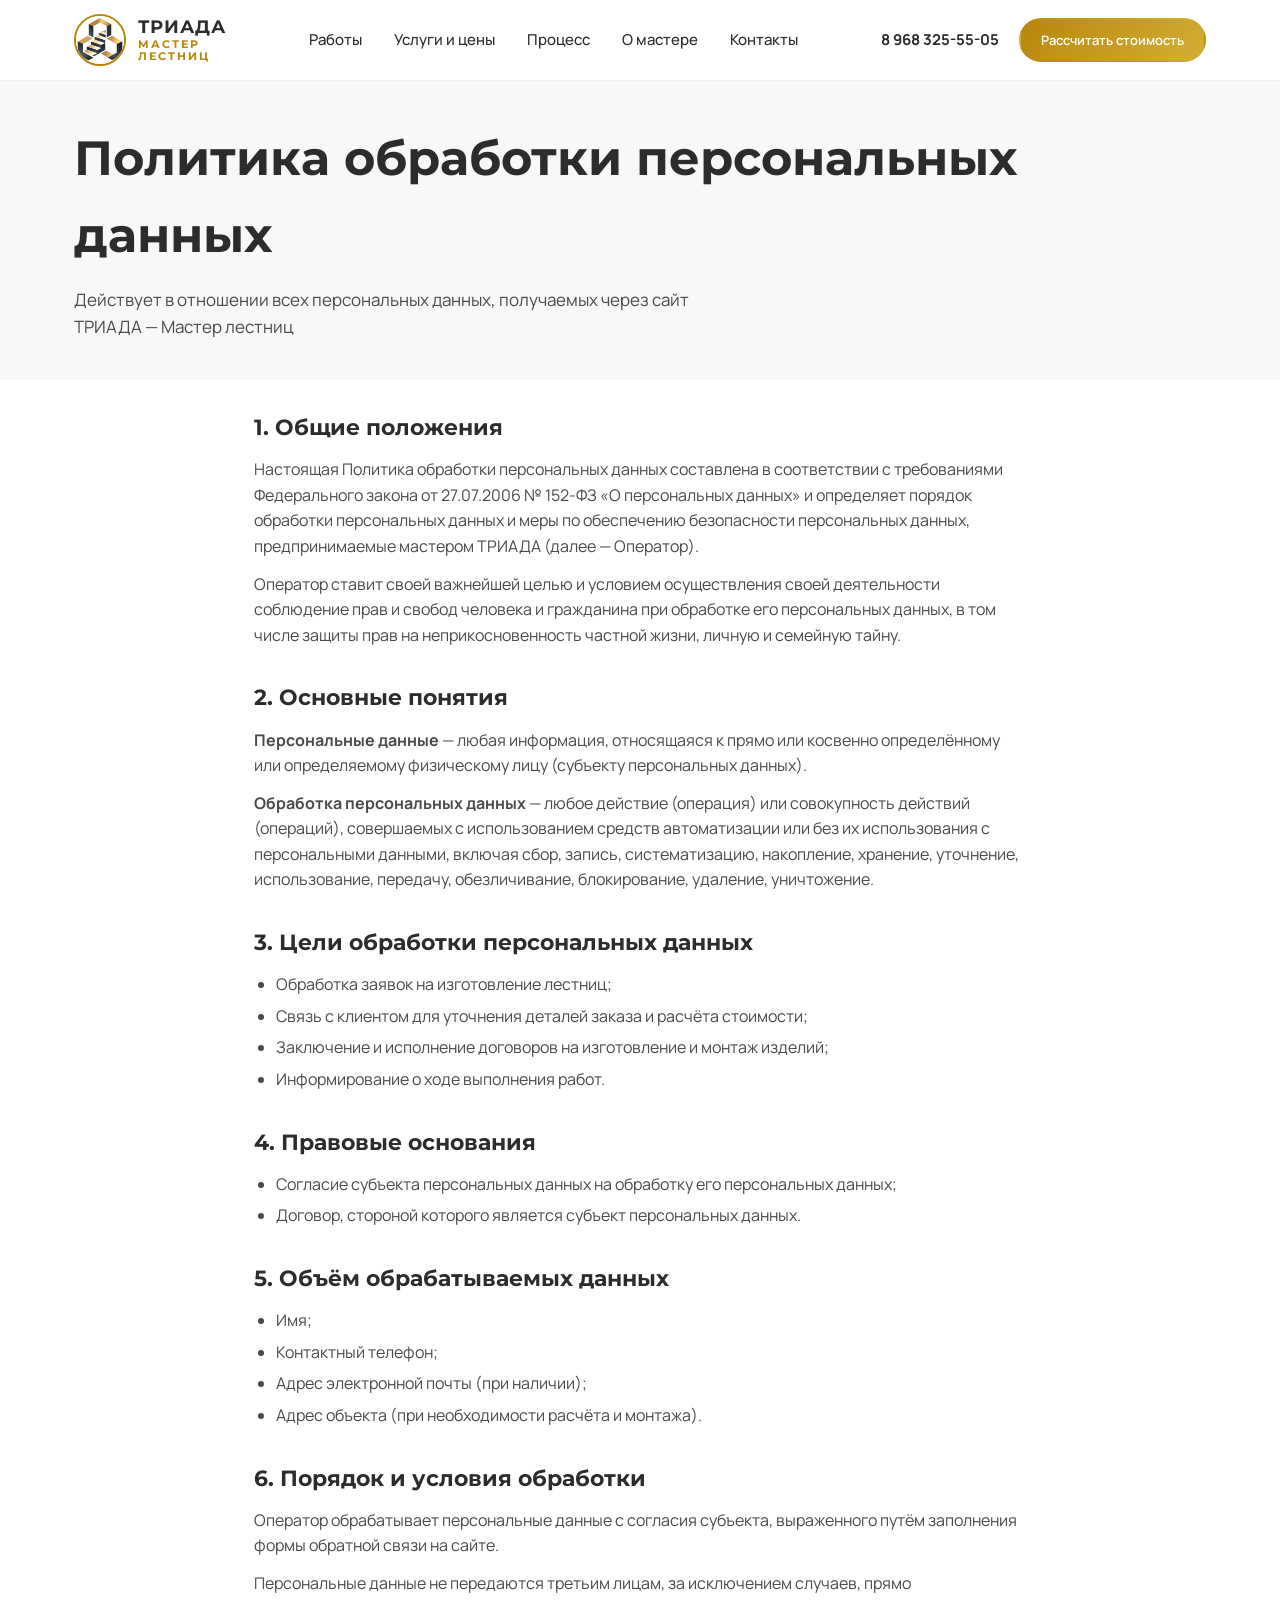
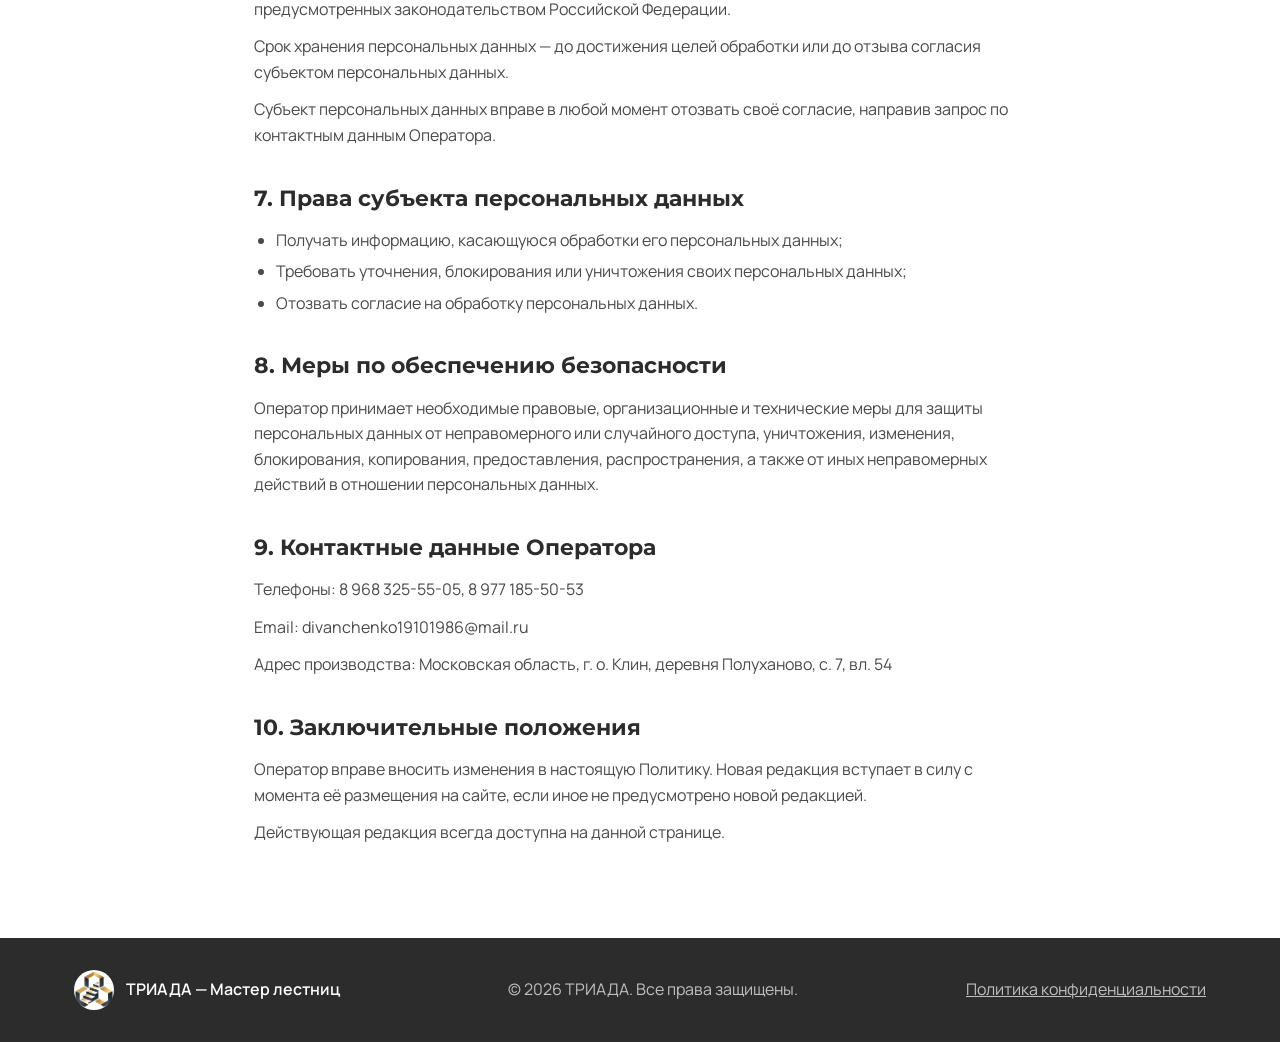
==== privacy/index.html @ 3da02592 "pre-0.1" ====
<!DOCTYPE html>
<html lang="ru">
<head>
    <meta charset="UTF-8">
    <meta name="viewport" content="width=device-width, initial-scale=1.0">
    <title>Политика обработки персональных данных — ТРИАДА</title>
    <meta name="description" content="Политика обработки персональных данных мастера ТРИАДА — изготовление лестниц на металлокаркасе в Московской области.">
    <meta name="robots" content="noindex, follow">
    <link rel="canonical" href="https://triada-lestnic.ru/privacy/">

    <link rel="icon" type="image/png" sizes="32x32" href="../img/favicon-32x32.png">
    <link rel="icon" type="image/png" sizes="16x16" href="../img/favicon-16x16.png">
    <link rel="icon" type="image/x-icon" href="../img/favicon.ico">
    <link rel="apple-touch-icon" sizes="180x180" href="../img/apple-touch-icon.png">
    <link rel="apple-touch-icon" sizes="120x120" href="../img/apple-touch-icon-120x120.png">
    <link rel="manifest" href="../img/site.webmanifest">
    <meta name="theme-color" content="#2c2c2c">

    <link rel="preconnect" href="https://fonts.googleapis.com">
    <link rel="preconnect" href="https://fonts.gstatic.com" crossorigin>
    <link href="https://fonts.googleapis.com/css2?family=Manrope:wght@400;500;600;700&family=Montserrat:wght@500;600;700&display=swap" rel="stylesheet">
    <link rel="stylesheet" href="../css/style.css">
</head>
<body data-prefix="../">

<header class="header" id="header">
    <div class="container header__inner">
        <a href="../index.html" class="logo" aria-label="ТРИАДА — Мастер лестниц">
            <img src="../img/logo.webp" alt="Логотип ТРИАДА" class="logo__img" width="52" height="52">
            <div class="logo__text">
                <span class="logo__part logo__part--1">ТРИАДА</span>
                <span class="logo__part logo__part--2">Мастер</span>
                <span class="logo__part logo__part--3">Лестниц</span>
            </div>
        </a>

        <nav class="nav" id="nav">
            <ul class="nav__list">
                <li><a href="../index.html#portfolio" class="nav__link">Работы</a></li>
                <li><a href="../index.html#services" class="nav__link">Услуги и цены</a></li>
                <li><a href="../index.html#process" class="nav__link">Процесс</a></li>
                <li><a href="../index.html#about" class="nav__link">О мастере</a></li>
                <li><a href="../index.html#contacts" class="nav__link">Контакты</a></li>
            </ul>
        </nav>

        <div class="header__contacts">
            <a href="tel:+79683255505" class="header__phone">8 968 325-55-05</a>
            <a href="../index.html#order" class="btn btn--small btn--gold">Рассчитать стоимость</a>
        </div>

        <button class="burger" id="burger" aria-label="Открыть меню">
            <span></span><span></span><span></span>
        </button>
    </div>
</header>

<main>
    <section class="page-header">
        <div class="container">
            <h1 class="page-header__title reveal">Политика обработки персональных данных</h1>
            <p class="page-header__subtitle reveal">Действует в отношении всех персональных данных, получаемых через сайт ТРИАДА — Мастер лестниц</p>
        </div>
    </section>

    <section class="section legal">
        <div class="container legal__inner">
            <h2>1. Общие положения</h2>
            <p>Настоящая Политика обработки персональных данных составлена в соответствии с требованиями Федерального закона от 27.07.2006 № 152-ФЗ «О персональных данных» и определяет порядок обработки персональных данных и меры по обеспечению безопасности персональных данных, предпринимаемые мастером ТРИАДА (далее — Оператор).</p>
            <p>Оператор ставит своей важнейшей целью и условием осуществления своей деятельности соблюдение прав и свобод человека и гражданина при обработке его персональных данных, в том числе защиты прав на неприкосновенность частной жизни, личную и семейную тайну.</p>

            <h2>2. Основные понятия</h2>
            <p><strong>Персональные данные</strong> — любая информация, относящаяся к прямо или косвенно определённому или определяемому физическому лицу (субъекту персональных данных).</p>
            <p><strong>Обработка персональных данных</strong> — любое действие (операция) или совокупность действий (операций), совершаемых с использованием средств автоматизации или без их использования с персональными данными, включая сбор, запись, систематизацию, накопление, хранение, уточнение, использование, передачу, обезличивание, блокирование, удаление, уничтожение.</p>

            <h2>3. Цели обработки персональных данных</h2>
            <ul>
                <li>Обработка заявок на изготовление лестниц;</li>
                <li>Связь с клиентом для уточнения деталей заказа и расчёта стоимости;</li>
                <li>Заключение и исполнение договоров на изготовление и монтаж изделий;</li>
                <li>Информирование о ходе выполнения работ.</li>
            </ul>

            <h2>4. Правовые основания</h2>
            <ul>
                <li>Согласие субъекта персональных данных на обработку его персональных данных;</li>
                <li>Договор, стороной которого является субъект персональных данных.</li>
            </ul>

            <h2>5. Объём обрабатываемых данных</h2>
            <ul>
                <li>Имя;</li>
                <li>Контактный телефон;</li>
                <li>Адрес электронной почты (при наличии);</li>
                <li>Адрес объекта (при необходимости расчёта и монтажа).</li>
            </ul>

            <h2>6. Порядок и условия обработки</h2>
            <p>Оператор обрабатывает персональные данные с согласия субъекта, выраженного путём заполнения формы обратной связи на сайте.</p>
            <p>Персональные данные не передаются третьим лицам, за исключением случаев, прямо предусмотренных законодательством Российской Федерации.</p>
            <p>Срок хранения персональных данных — до достижения целей обработки или до отзыва согласия субъектом персональных данных.</p>
            <p>Субъект персональных данных вправе в любой момент отозвать своё согласие, направив запрос по контактным данным Оператора.</p>

            <h2>7. Права субъекта персональных данных</h2>
            <ul>
                <li>Получать информацию, касающуюся обработки его персональных данных;</li>
                <li>Требовать уточнения, блокирования или уничтожения своих персональных данных;</li>
                <li>Отозвать согласие на обработку персональных данных.</li>
            </ul>

            <h2>8. Меры по обеспечению безопасности</h2>
            <p>Оператор принимает необходимые правовые, организационные и технические меры для защиты персональных данных от неправомерного или случайного доступа, уничтожения, изменения, блокирования, копирования, предоставления, распространения, а также от иных неправомерных действий в отношении персональных данных.</p>

            <h2>9. Контактные данные Оператора</h2>
            <p>Телефоны: 8 968 325-55-05, 8 977 185-50-53</p>
            <p>Email: divanchenko19101986@mail.ru</p>
            <p>Адрес производства: Московская область, г. о. Клин, деревня Полуханово, с. 7, вл. 54</p>

            <h2>10. Заключительные положения</h2>
            <p>Оператор вправе вносить изменения в настоящую Политику. Новая редакция вступает в силу с момента её размещения на сайте, если иное не предусмотрено новой редакцией.</p>
            <p>Действующая редакция всегда доступна на данной странице.</p>
        </div>
    </section>
</main>

<footer class="footer">
    <div class="container footer__inner">
        <div class="footer__brand">
            <img src="../img/logo.webp" alt="ТРИАДА" class="footer__logo" width="40" height="40">
            <span>ТРИАДА — Мастер лестниц</span>
        </div>
        <p class="footer__copy">© <span class="year">2026</span> ТРИАДА. Все права защищены.</p>
        <p class="footer__policy"><a href="../privacy/">Политика конфиденциальности</a></p>
    </div>
</footer>

<script src="../js/script.js"></script>
</body>
</html>
---- css/style.css ----
:root {
    --white: #ffffff;
    --graphite: #2c2c2c;
    --graphite-light: #4a4a4a;
    --gold: #b8860b;
    --gold-light: #d4af37;
    --gray-bg: #f8f8f8;
    --radius: 12px;
    --shadow: 0 10px 30px rgba(0, 0, 0, 0.08);
    --transition: 0.35s ease;
}

*,
*::before,
*::after {
    box-sizing: border-box;
    margin: 0;
    padding: 0;
}

html {
    scroll-behavior: smooth;
}

body {
    font-family: 'Manrope', sans-serif;
    color: var(--graphite);
    background: var(--white);
    line-height: 1.6;
    -webkit-font-smoothing: antialiased;
}

img {
    max-width: 100%;
    display: block;
}

a {
    text-decoration: none;
    color: inherit;
}

section[id],
.contacts__form {
    scroll-margin-top: 90px;
}

.container {
    max-width: 1180px;
    margin: 0 auto;
    padding: 0 24px;
}

.btn {
    display: inline-flex;
    align-items: center;
    justify-content: center;
    gap: 8px;
    padding: 14px 28px;
    border-radius: 50px;
    font-weight: 600;
    font-size: 15px;
    transition: var(--transition);
    border: 2px solid transparent;
    cursor: pointer;
}

.btn--gold {
    background: linear-gradient(135deg, var(--gold), var(--gold-light));
    color: var(--white);
}

.btn--gold:hover {
    filter: brightness(1.1);
    transform: translateY(-2px);
    box-shadow: 0 8px 20px rgba(184, 134, 11, 0.35);
}

.btn--outline {
    border-color: var(--graphite);
    color: var(--graphite);
    background: transparent;
}

.btn--outline:hover {
    background: var(--graphite);
    color: var(--white);
}

.btn--light {
    background: var(--white);
    color: var(--graphite);
}

.btn--light:hover {
    background: var(--gold-light);
    color: var(--white);
    transform: translateY(-2px);
    box-shadow: 0 8px 20px rgba(212, 175, 55, 0.35);
}

.btn--small {
    padding: 10px 20px;
    font-size: 13px;
}

.header {
    position: fixed;
    top: 0;
    left: 0;
    width: 100%;
    z-index: 1000;
    background: rgba(255, 255, 255, 0.95);
    backdrop-filter: blur(12px);
    border-bottom: 1px solid rgba(0, 0, 0, 0.05);
}

.header__inner {
    display: flex;
    align-items: center;
    justify-content: space-between;
    height: 80px;
}

.logo {
    display: flex;
    align-items: center;
    gap: 12px;
}

.logo__img {
    border-radius: 50%;
    object-fit: cover;
    border: 2px solid var(--gold);
}

.logo__text {
    display: flex;
    flex-direction: column;
    line-height: 1.15;
}

.logo__part {
    font-family: 'Montserrat', sans-serif;
    font-weight: 700;
    opacity: 0;
    transform: translateY(8px);
    animation: logoReveal 0.5s forwards;
}

.logo__part--1 {
    font-size: 18px;
    color: var(--graphite);
    letter-spacing: 1px;
    animation-delay: 0.1s;
}

.logo__part--2 {
    font-size: 11px;
    color: var(--gold);
    text-transform: uppercase;
    letter-spacing: 2px;
    animation-delay: 0.25s;
}

.logo__part--3 {
    font-size: 11px;
    color: var(--gold);
    text-transform: uppercase;
    letter-spacing: 2px;
    animation-delay: 0.4s;
}

@keyframes logoReveal {
    to {
        opacity: 1;
        transform: translateY(0);
    }
}

.nav__list {
    display: flex;
    gap: 32px;
    list-style: none;
}

.nav__link {
    font-weight: 500;
    font-size: 15px;
    position: relative;
    padding: 4px 0;
}

.nav__link::after {
    content: '';
    position: absolute;
    bottom: 0;
    left: 0;
    width: 0;
    height: 2px;
    background: var(--gold);
    transition: width var(--transition);
}

.nav__link:hover::after {
    width: 100%;
}

.header__contacts {
    display: flex;
    align-items: center;
    gap: 20px;
}

.header__phone {
    font-weight: 700;
    font-size: 15px;
    white-space: nowrap;
}

.burger {
    display: none;
    flex-direction: column;
    gap: 5px;
    background: none;
    border: none;
    cursor: pointer;
    padding: 8px;
}

.burger span {
    display: block;
    width: 24px;
    height: 2px;
    background: var(--graphite);
    transition: var(--transition);
}

.hero {
    position: relative;
    min-height: 100vh;
    display: flex;
    align-items: center;
    padding-top: 80px;
    overflow: hidden;
}

.hero__bg {
    position: absolute;
    inset: 0;
    background-size: cover;
    background-position: center;
    filter: brightness(0.65);
    transform: scale(1.05);
}

.hero__content {
    position: relative;
    z-index: 1;
    color: var(--white);
    max-width: 760px;
}

.hero__title {
    font-family: 'Montserrat', sans-serif;
    font-size: clamp(32px, 5vw, 56px);
    font-weight: 700;
    line-height: 1.15;
    margin-bottom: 20px;
    text-shadow: 0 2px 20px rgba(0, 0, 0, 0.3);
}

.hero__subtitle {
    font-size: clamp(16px, 2vw, 20px);
    max-width: 620px;
    margin-bottom: 36px;
    opacity: 0.95;
}

.hero__actions {
    display: flex;
    gap: 16px;
    flex-wrap: wrap;
}

.reveal {
    opacity: 0;
    transform: translateY(30px);
    transition: opacity 0.7s ease, transform 0.7s ease;
}

.reveal.visible {
    opacity: 1;
    transform: translateY(0);
}

.trust-bar {
    background: var(--graphite);
    color: var(--white);
    padding: 26px 0;
    position: relative;
}

.trust-bar::before,
.trust-bar::after {
    content: '';
    position: absolute;
    left: 0;
    right: 0;
    height: 2px;
    background: linear-gradient(90deg, transparent, var(--gold-light), transparent);
}

.trust-bar::before {
    top: 0;
}

.trust-bar::after {
    bottom: 0;
}

.trust-bar__inner {
    display: flex;
    justify-content: space-between;
    gap: 20px;
    flex-wrap: wrap;
}

.trust-item {
    font-weight: 600;
    font-size: 15px;
    position: relative;
    padding-left: 20px;
}

.trust-item::before {
    content: '';
    position: absolute;
    left: 0;
    top: 50%;
    transform: translateY(-50%);
    width: 8px;
    height: 8px;
    background: var(--gold-light);
    border-radius: 50%;
}

.section {
    padding: 80px 0;
}

.section__title {
    font-family: 'Montserrat', sans-serif;
    font-size: clamp(28px, 3.5vw, 42px);
    font-weight: 700;
    margin-bottom: 12px;
    position: relative;
}

.section__title::after {
    content: '';
    display: block;
    width: 60px;
    height: 3px;
    background: linear-gradient(90deg, var(--gold), var(--gold-light));
    border-radius: 2px;
    margin-top: 14px;
}

.section__subtitle {
    font-size: 17px;
    color: var(--graphite-light);
    max-width: 680px;
    margin-top: 24px;
    margin-bottom: 32px;
}

.portfolio__grid {
    display: grid;
    grid-template-columns: repeat(5, 1fr);
    gap: 16px;
}

.portfolio__grid--full {
    grid-template-columns: repeat(4, 1fr);
}

.portfolio-card {
    position: relative;
    border-radius: var(--radius);
    overflow: hidden;
    aspect-ratio: 1 / 1;
    background: #eee;
}

.portfolio-card__img {
    width: 100%;
    height: 100%;
    object-fit: cover;
    transition: transform 0.6s ease;
    cursor: zoom-in;
}

.portfolio-card:hover .portfolio-card__img {
    transform: scale(1.08);
}

.portfolio__more {
    text-align: center;
    margin-top: 32px;
}

.slider-controls {
    display: none;
}

.parallax-banner {
    position: relative;
    padding: 120px 0;
    background-image: url('../img/parallax-bg.webp');
    background-size: cover;
    background-position: center;
    background-attachment: fixed;
    color: var(--white);
    text-align: center;
    overflow: hidden;
}

.parallax-banner::before {
    content: '';
    position: absolute;
    inset: 0;
    background: linear-gradient(135deg, rgba(44, 44, 44, 0.85), rgba(44, 44, 44, 0.65));
    z-index: 0;
}

.parallax-banner__inner {
    position: relative;
    z-index: 1;
    max-width: 780px;
    margin: 0 auto;
}

.parallax-banner__quote {
    font-family: 'Montserrat', sans-serif;
    font-size: clamp(24px, 3vw, 38px);
    font-weight: 700;
    line-height: 1.25;
    margin-bottom: 16px;
}

.parallax-banner__text {
    font-size: 17px;
    opacity: 0.9;
    margin-bottom: 28px;
}

.page-header {
    padding: 120px 0 40px;
    background: var(--gray-bg);
}

.page-header__title {
    font-family: 'Montserrat', sans-serif;
    font-size: clamp(32px, 4vw, 48px);
    font-weight: 700;
    margin-bottom: 12px;
}

.page-header__subtitle {
    font-size: 17px;
    color: var(--graphite-light);
    max-width: 680px;
}

.cta-strip {
    background: var(--graphite);
    color: var(--white);
    padding: 60px 0;
    text-align: center;
}

.cta-strip__inner {
    display: flex;
    flex-direction: column;
    align-items: center;
    gap: 14px;
}

.cta-strip__title {
    font-family: 'Montserrat', sans-serif;
    font-size: clamp(24px, 3vw, 36px);
    font-weight: 700;
}

.cta-strip__text {
    font-size: 17px;
    opacity: 0.9;
    max-width: 520px;
}

.legal {
    padding-top: 30px;
}

.legal__inner {
    max-width: 820px;
}

.legal__inner h2 {
    font-family: 'Montserrat', sans-serif;
    font-size: 22px;
    margin: 32px 0 12px;
    color: var(--graphite);
}

.legal__inner h2:first-child {
    margin-top: 0;
}

.legal__inner p {
    font-size: 16px;
    margin-bottom: 12px;
    color: var(--graphite-light);
}

.legal__inner ul {
    padding-left: 22px;
    margin-bottom: 12px;
}

.legal__inner li {
    font-size: 16px;
    margin-bottom: 6px;
    color: var(--graphite-light);
}

.services {
    background: linear-gradient(180deg, var(--gray-bg) 0%, #f1f1f1 100%);
}

.services__grid {
    display: grid;
    grid-template-columns: repeat(3, 1fr);
    gap: 24px;
}

.service-card {
    background: var(--white);
    padding: 36px 30px;
    border-radius: var(--radius);
    box-shadow: var(--shadow);
    transition: transform var(--transition);
}

.service-card:hover {
    transform: translateY(-6px);
}

.service-card__title {
    font-family: 'Montserrat', sans-serif;
    font-size: 20px;
    margin-bottom: 16px;
}

.service-card__price {
    font-size: 26px;
    font-weight: 700;
    color: var(--gold);
    margin-bottom: 12px;
}

.service-card__price span {
    font-size: 15px;
    font-weight: 500;
    color: var(--graphite-light);
}

.service-card__list {
    list-style: none;
}

.service-card__list li {
    padding: 8px 0;
    border-bottom: 1px solid #eee;
    font-size: 15px;
}

.service-card__list li:last-child {
    border-bottom: none;
}

.service-card__desc {
    font-size: 15px;
    color: var(--graphite-light);
}

.services__note {
    margin-top: 28px;
    font-size: 14px;
    color: var(--graphite-light);
    font-style: italic;
}

.process {
    background: radial-gradient(circle at top right, #fafaf6 0%, var(--white) 60%);
}

.process__steps {
    display: grid;
    grid-template-columns: repeat(4, 1fr);
    gap: 24px;
}

.step {
    position: relative;
    padding-top: 20px;
}

.step__num {
    font-family: 'Montserrat', sans-serif;
    font-size: 48px;
    font-weight: 700;
    color: rgba(184, 134, 11, 0.25);
    line-height: 1;
    display: block;
    margin-bottom: 12px;
}

.step__title {
    font-size: 18px;
    margin-bottom: 8px;
}

.step__text {
    font-size: 15px;
    color: var(--graphite-light);
}

.about {
    background: linear-gradient(135deg, #fafafa 0%, var(--white) 100%);
}

.about__inner {
    display: grid;
    grid-template-columns: 1fr 1fr;
    gap: 60px;
    align-items: center;
}

.about__image img {
    border-radius: var(--radius);
    box-shadow: var(--shadow);
}

.about__content p {
    margin-bottom: 16px;
    font-size: 16px;
}

.contacts__grid {
    display: grid;
    grid-template-columns: 1fr 1fr;
    gap: 48px;
    margin-bottom: 40px;
}

.contact-block {
    margin-bottom: 24px;
}

.contact-block__title {
    font-size: 14px;
    text-transform: uppercase;
    letter-spacing: 1.5px;
    color: var(--gold);
    margin-bottom: 8px;
}

.contact-block__link {
    display: block;
    font-size: 20px;
    font-weight: 600;
    margin-bottom: 4px;
    transition: color var(--transition);
}

.contact-block__link:hover {
    color: var(--gold);
}

.contact-block__messengers {
    display: flex;
    gap: 12px;
    flex-wrap: wrap;
}

.messenger-btn {
    display: inline-flex;
    align-items: center;
    gap: 8px;
    padding: 11px 20px;
    border-radius: 50px;
    font-family: inherit;
    font-weight: 600;
    font-size: 14px;
    transition: var(--transition);
    border: 1.5px solid #ddd;
    background: var(--white);
    color: var(--graphite);
}

.messenger-btn__icon {
    display: block;
    object-fit: contain;
    flex-shrink: 0;
}

.messenger-btn svg {
    flex-shrink: 0;
}

.messenger-btn:hover {
    transform: translateY(-2px);
    box-shadow: 0 8px 20px rgba(0, 0, 0, 0.12);
}

.messenger-btn--tg {
    border-color: #229ED9;
    color: #229ED9;
}

.messenger-btn--tg:hover {
    background: #229ED9;
    color: var(--white);
}

.messenger-btn--max {
    border-color: #6B4EFF;
    color: #6B4EFF;
}

.messenger-btn--max:hover {
    background: #6B4EFF;
    color: var(--white);
}

.messenger-btn--maps {
    border-color: #E83030;
    color: #E83030;
}

.messenger-btn--maps:hover {
    background: #E83030;
    color: var(--white);
}

.contacts__form {
    background: var(--gray-bg);
    padding: 36px;
    border-radius: var(--radius);
}

.form__input {
    width: 100%;
    padding: 14px 18px;
    border: 1.5px solid #ddd;
    border-radius: 8px;
    font-family: inherit;
    font-size: 15px;
    margin-bottom: 16px;
    transition: border-color var(--transition);
    background: var(--white);
}

.form__input:focus {
    outline: none;
    border-color: var(--gold);
}

.form__textarea {
    resize: vertical;
    min-height: 100px;
}

.form__counter {
    text-align: right;
    font-size: 12px;
    color: #999;
    margin: -8px 0 16px;
}

.form__note {
    font-size: 12px;
    color: #888;
    margin-top: 12px;
    text-align: center;
}

.form__message {
    margin-top: 12px;
    font-weight: 600;
    text-align: center;
}

.form__message.success {
    color: #2e7d32;
}

.form__message.error {
    color: #c62828;
}

.map {
    border-radius: var(--radius);
    overflow: hidden;
    box-shadow: var(--shadow);
}

.footer {
    background: var(--graphite);
    color: rgba(255, 255, 255, 0.7);
    padding: 32px 0;
}

.footer__inner {
    display: flex;
    align-items: center;
    justify-content: space-between;
    flex-wrap: wrap;
    gap: 16px;
}

.footer__brand {
    display: flex;
    align-items: center;
    gap: 12px;
    color: var(--white);
    font-weight: 600;
}

.footer__logo {
    border-radius: 50%;
}

.footer__policy a {
    text-decoration: underline;
    transition: color var(--transition);
}

.footer__policy a:hover {
    color: var(--gold-light);
}

.lightbox {
    position: fixed;
    inset: 0;
    background: rgba(0, 0, 0, 0.94);
    z-index: 2000;
    display: flex;
    align-items: center;
    justify-content: center;
    padding: 24px;
    opacity: 0;
    visibility: hidden;
    transition: opacity 0.3s ease, visibility 0s linear 0.3s;
}

.lightbox.active {
    opacity: 1;
    visibility: visible;
    transition: opacity 0.3s ease, visibility 0s;
}

.lightbox__img {
    max-width: 100%;
    max-height: 100%;
    object-fit: contain;
    border-radius: 4px;
    transform: scale(0.92);
    transition: transform 0.3s ease;
    user-select: none;
    -webkit-user-drag: none;
}

.lightbox.active .lightbox__img {
    transform: scale(1);
}

.lightbox__close {
    position: absolute;
    top: 20px;
    right: 20px;
    width: 48px;
    height: 48px;
    border-radius: 50%;
    background: rgba(255, 255, 255, 0.12);
    border: none;
    color: #fff;
    cursor: pointer;
    display: flex;
    align-items: center;
    justify-content: center;
    transition: background var(--transition);
    z-index: 2;
}

.lightbox__close:hover {
    background: rgba(255, 255, 255, 0.28);
}

.lightbox__close svg {
    width: 24px;
    height: 24px;
}

.lightbox__arrow {
    position: absolute;
    top: 50%;
    transform: translateY(-50%);
    width: 56px;
    height: 56px;
    border-radius: 50%;
    background: rgba(255, 255, 255, 0.1);
    border: none;
    color: #fff;
    cursor: pointer;
    display: flex;
    align-items: center;
    justify-content: center;
    transition: background var(--transition);
    z-index: 2;
}

.lightbox__arrow:hover {
    background: rgba(255, 255, 255, 0.28);
}

.lightbox__arrow svg {
    width: 26px;
    height: 26px;
}

.lightbox__arrow--prev {
    left: 20px;
}

.lightbox__arrow--next {
    right: 20px;
}

@media (max-width: 1200px) {
    .portfolio__grid {
        grid-template-columns: repeat(4, 1fr);
    }
}

@media (max-width: 1024px) {
    .portfolio__grid {
        grid-template-columns: repeat(3, 1fr);
    }

    .services__grid {
        grid-template-columns: repeat(2, 1fr);
    }

    .process__steps {
        grid-template-columns: repeat(2, 1fr);
    }

    .about__inner {
        grid-template-columns: 1fr;
        gap: 32px;
    }

    .contacts__grid {
        grid-template-columns: 1fr;
        gap: 32px;
    }
}

@media (max-width: 768px) {
    section[id],
    .contacts__form {
        scroll-margin-top: 80px;
    }

    .header__inner {
        height: 68px;
    }

    .nav {
        position: fixed;
        top: 68px;
        left: 0;
        width: 100%;
        background: var(--white);
        padding: 24px;
        transform: translateY(calc(-100% - 80px));
        visibility: hidden;
        transition: transform var(--transition), visibility 0s linear 0.35s;
        box-shadow: 0 10px 30px rgba(0, 0, 0, 0.1);
    }

    .nav.open {
        transform: translateY(0);
        visibility: visible;
        transition: transform var(--transition), visibility 0s;
    }

    .nav__list {
        flex-direction: column;
        gap: 16px;
    }

    .header__contacts {
        display: none;
    }

    .burger {
        display: flex;
    }

    .burger.active span:nth-child(1) {
        transform: rotate(45deg) translate(5px, 5px);
    }

    .burger.active span:nth-child(2) {
        opacity: 0;
    }

    .burger.active span:nth-child(3) {
        transform: rotate(-45deg) translate(5px, -5px);
    }

    .hero {
        min-height: 90vh;
    }

    .hero__actions {
        flex-direction: column;
    }

    .hero__actions .btn {
        width: 100%;
    }

    .trust-bar__inner {
        flex-direction: column;
        gap: 12px;
    }

    .section {
        padding: 48px 0;
    }

    .section__subtitle {
        margin-top: 20px;
        margin-bottom: 24px;
    }

    [data-slider] .portfolio__grid {
        display: flex;
        flex-wrap: nowrap;
        overflow-x: auto;
        scroll-snap-type: x mandatory;
        gap: 12px;
        margin: 0 -24px;
        padding: 0 24px;
        -webkit-overflow-scrolling: touch;
        scrollbar-width: none;
    }

    [data-slider] .portfolio__grid::-webkit-scrollbar {
        display: none;
    }

    [data-slider] .portfolio-card {
        flex: 0 0 100%;
        scroll-snap-align: start;
        aspect-ratio: 4 / 3;
    }

    .slider-controls {
        display: flex;
        align-items: center;
        justify-content: center;
        gap: 16px;
        margin-top: 16px;
    }

    .slider-arrow {
        width: 44px;
        height: 44px;
        border-radius: 50%;
        border: 1.5px solid #ddd;
        background: var(--white);
        color: var(--graphite);
        display: flex;
        align-items: center;
        justify-content: center;
        cursor: pointer;
        transition: var(--transition);
        flex-shrink: 0;
        padding: 0;
    }

    .slider-arrow:hover {
        border-color: var(--gold);
        background: var(--gold);
        color: var(--white);
    }

    .slider-arrow:disabled {
        opacity: 0.35;
        pointer-events: none;
    }

    .slider-arrow svg {
        width: 20px;
        height: 20px;
    }

    .portfolio__grid--full {
        grid-template-columns: repeat(2, 1fr);
        gap: 12px;
    }

    .parallax-banner {
        background-attachment: scroll;
        padding: 64px 0;
    }

    .parallax-banner__quote {
        margin-bottom: 12px;
    }

    .parallax-banner__text {
        margin-bottom: 24px;
    }

    .page-header {
        padding: 100px 0 32px;
    }

    .services__grid {
        grid-template-columns: 1fr;
    }

    .process__steps {
        grid-template-columns: 1fr;
    }

    .contacts__form {
        padding: 24px;
    }

    .footer__inner {
        flex-direction: column;
        text-align: center;
    }

    .messenger-btn {
        flex: 1 1 auto;
        justify-content: center;
    }

    .lightbox__close {
        top: 12px;
        right: 12px;
        width: 40px;
        height: 40px;
    }

    .lightbox__arrow {
        width: 44px;
        height: 44px;
    }

    .lightbox__arrow--prev {
        left: 8px;
    }

    .lightbox__arrow--next {
        right: 8px;
    }
}

@media (max-width: 480px) {
    .logo__part--1 {
        font-size: 15px;
    }

    .logo__part--2,
    .logo__part--3 {
        font-size: 9px;
    }

    .logo__img {
        width: 42px;
        height: 42px;
    }

    .section__title {
        font-size: 24px;
    }

    .portfolio__grid--full {
        grid-template-columns: 1fr;
    }

    .contact-block__link {
        font-size: 17px;
    }
}
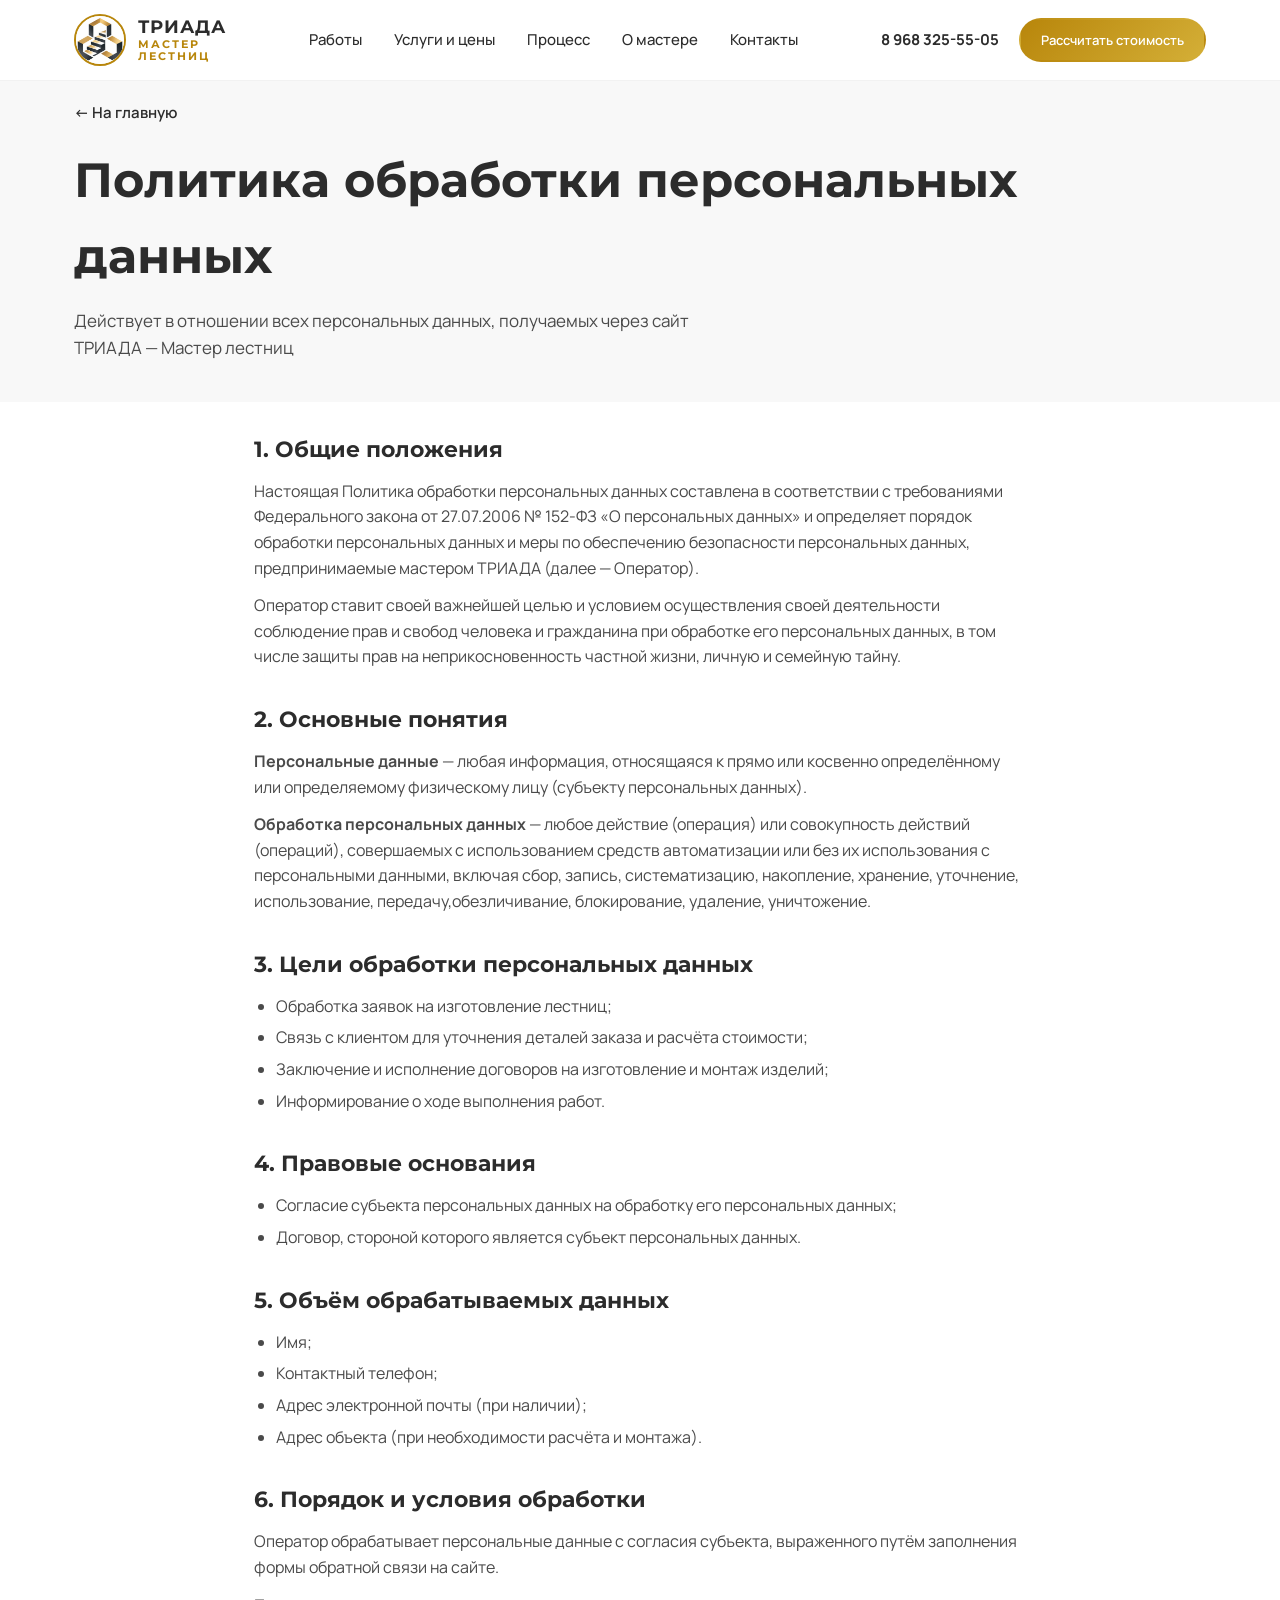
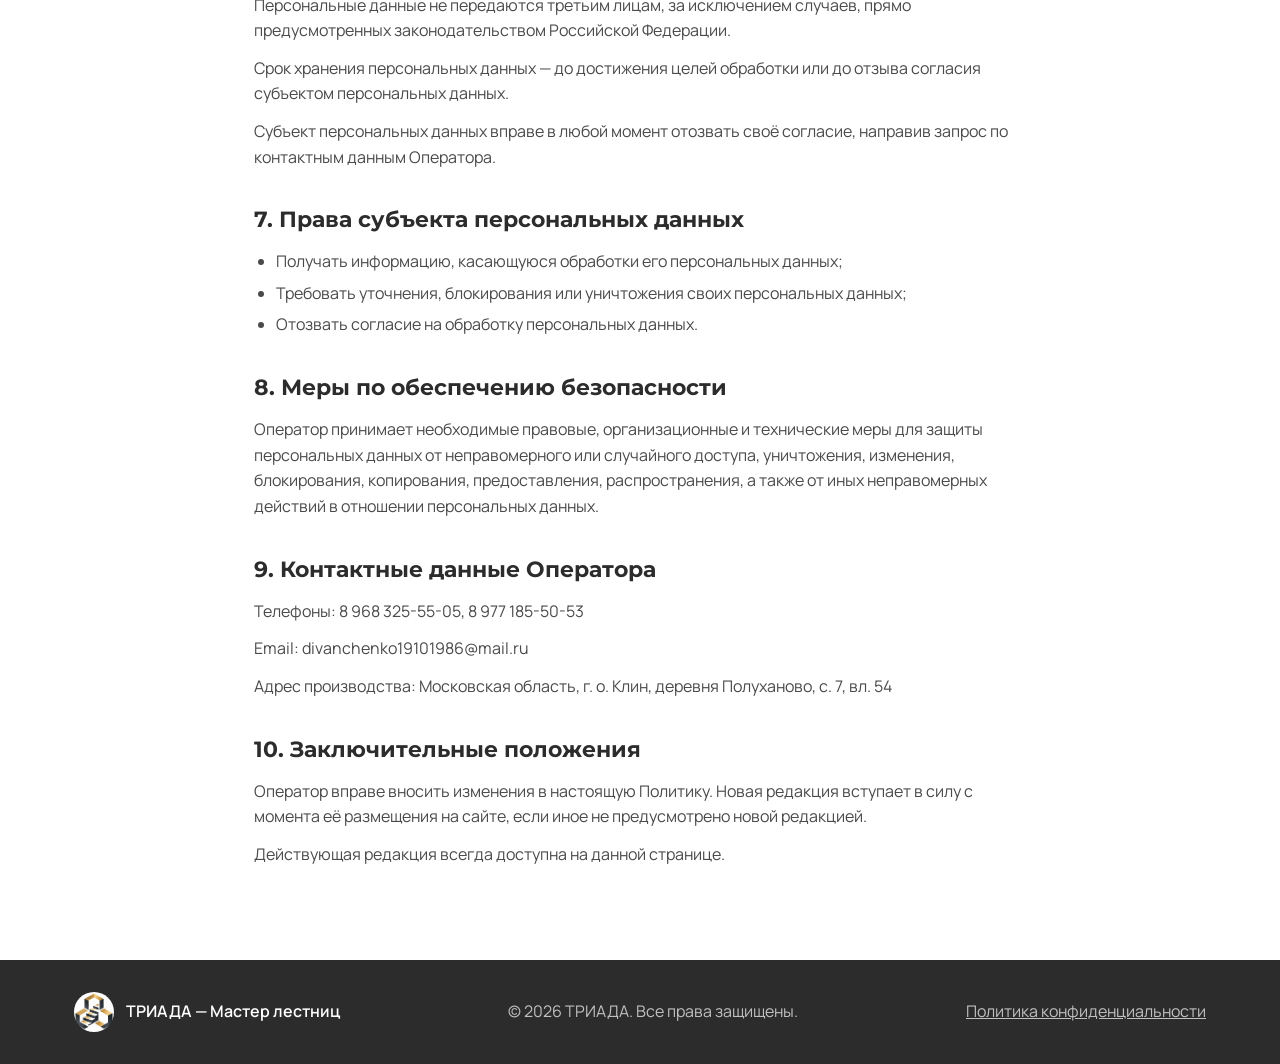
==== commit 4a421aa6: "1" ====
--- a/privacy/index.html
+++ b/privacy/index.html
@@ -6,14 +6,13 @@
     <title>Политика обработки персональных данных — ТРИАДА</title>
     <meta name="description" content="Политика обработки персональных данных мастера ТРИАДА — изготовление лестниц на металлокаркасе в Московской области.">
     <meta name="robots" content="noindex, follow">
-    <link rel="canonical" href="https://triada-lestnic.ru/privacy/">
+    <link rel="canonical" href="https://триада-мастер-лестниц.рф/privacy/">
 
     <link rel="icon" type="image/png" sizes="32x32" href="../img/favicon-32x32.png">
     <link rel="icon" type="image/png" sizes="16x16" href="../img/favicon-16x16.png">
     <link rel="icon" type="image/x-icon" href="../img/favicon.ico">
     <link rel="apple-touch-icon" sizes="180x180" href="../img/apple-touch-icon.png">
     <link rel="apple-touch-icon" sizes="120x120" href="../img/apple-touch-icon-120x120.png">
-    <link rel="manifest" href="../img/site.webmanifest">
     <meta name="theme-color" content="#2c2c2c">
 
     <link rel="preconnect" href="https://fonts.googleapis.com">
@@ -25,7 +24,7 @@
 
 <header class="header" id="header">
     <div class="container header__inner">
-        <a href="../index.html" class="logo" aria-label="ТРИАДА — Мастер лестниц">
+        <a href="../" class="logo" aria-label="ТРИАДА — Мастер лестниц">
             <img src="../img/logo.webp" alt="Логотип ТРИАДА" class="logo__img" width="52" height="52">
             <div class="logo__text">
                 <span class="logo__part logo__part--1">ТРИАДА</span>
@@ -36,17 +35,17 @@
 
         <nav class="nav" id="nav">
             <ul class="nav__list">
-                <li><a href="../index.html#portfolio" class="nav__link">Работы</a></li>
-                <li><a href="../index.html#services" class="nav__link">Услуги и цены</a></li>
-                <li><a href="../index.html#process" class="nav__link">Процесс</a></li>
-                <li><a href="../index.html#about" class="nav__link">О мастере</a></li>
-                <li><a href="../index.html#contacts" class="nav__link">Контакты</a></li>
+                <li><a href="../#portfolio" class="nav__link">Работы</a></li>
+                <li><a href="../#services" class="nav__link">Услуги и цены</a></li>
+                <li><a href="../#process" class="nav__link">Процесс</a></li>
+                <li><a href="../#about" class="nav__link">О мастере</a></li>
+                <li><a href="../#contacts" class="nav__link">Контакты</a></li>
             </ul>
         </nav>
 
         <div class="header__contacts">
             <a href="tel:+79683255505" class="header__phone">8 968 325-55-05</a>
-            <a href="../index.html#order" class="btn btn--small btn--gold">Рассчитать стоимость</a>
+            <a href="../#order" class="btn btn--small btn--gold">Рассчитать стоимость</a>
         </div>
 
         <button class="burger" id="burger" aria-label="Открыть меню">
@@ -56,6 +55,12 @@
 </header>
 
 <main>
+    <div class="back-bar">
+        <div class="container">
+            <a href="../" class="back-link">← На главную</a>
+        </div>
+    </div>
+
     <section class="page-header">
         <div class="container">
             <h1 class="page-header__title reveal">Политика обработки персональных данных</h1>
@@ -71,7 +76,7 @@
 
             <h2>2. Основные понятия</h2>
             <p><strong>Персональные данные</strong> — любая информация, относящаяся к прямо или косвенно определённому или определяемому физическому лицу (субъекту персональных данных).</p>
-            <p><strong>Обработка персональных данных</strong> — любое действие (операция) или совокупность действий (операций), совершаемых с использованием средств автоматизации или без их использования с персональными данными, включая сбор, запись, систематизацию, накопление, хранение, уточнение, использование, передачу, обезличивание, блокирование, удаление, уничтожение.</p>
+            <p><strong>Обработка персональных данных</strong> — любое действие (операция) или совокупность действий (операций), совершаемых с использованием средств автоматизации или без их использования с персональными данными, включая сбор, запись, систематизацию, накопление, хранение, уточнение, использование, передачу,обезличивание, блокирование, удаление, уничтожение.</p>
 
             <h2>3. Цели обработки персональных данных</h2>
             <ul>
--- a/css/style.css
+++ b/css/style.css
@@ -420,6 +420,7 @@
     background-image: url('../img/parallax-bg.webp');
     background-size: cover;
     background-position: center;
+    background-repeat: no-repeat;
     background-attachment: fixed;
     color: var(--white);
     text-align: center;
@@ -432,6 +433,7 @@
     inset: 0;
     background: linear-gradient(135deg, rgba(44, 44, 44, 0.85), rgba(44, 44, 44, 0.65));
     z-index: 0;
+    pointer-events: none;
 }
 
 .parallax-banner__inner {
@@ -455,8 +457,27 @@
     margin-bottom: 28px;
 }
 
+.back-bar {
+    padding: 100px 0 16px;
+    background: var(--gray-bg);
+}
+
+.back-link {
+    display: inline-flex;
+    align-items: center;
+    gap: 6px;
+    font-weight: 600;
+    font-size: 15px;
+    color: var(--graphite);
+    transition: color var(--transition);
+}
+
+.back-link:hover {
+    color: var(--gold);
+}
+
 .page-header {
-    padding: 120px 0 40px;
+    padding: 0 0 40px;
     background: var(--gray-bg);
 }
 
@@ -1063,10 +1084,11 @@
         display: flex;
         flex-wrap: nowrap;
         overflow-x: auto;
+        overflow-y: hidden;
         scroll-snap-type: x mandatory;
-        gap: 12px;
         margin: 0 -24px;
-        padding: 0 24px;
+        padding: 0;
+        gap: 0;
         -webkit-overflow-scrolling: touch;
         scrollbar-width: none;
     }
@@ -1077,8 +1099,15 @@
 
     [data-slider] .portfolio-card {
         flex: 0 0 100%;
-        scroll-snap-align: start;
+        min-width: 100%;
+        scroll-snap-align: center;
+        scroll-snap-stop: always;
         aspect-ratio: 4 / 3;
+        border-radius: 0;
+    }
+
+    [data-slider] .portfolio-card:hover .portfolio-card__img {
+        transform: none;
     }
 
     .slider-controls {
@@ -1126,6 +1155,10 @@
         gap: 12px;
     }
 
+    .portfolio__grid--full .portfolio-card {
+        border-radius: var(--radius);
+    }
+
     .parallax-banner {
         background-attachment: scroll;
         padding: 64px 0;
@@ -1139,8 +1172,12 @@
         margin-bottom: 24px;
     }
 
+    .back-bar {
+        padding: 80px 0 12px;
+    }
+
     .page-header {
-        padding: 100px 0 32px;
+        padding: 0 0 32px;
     }
 
     .services__grid {
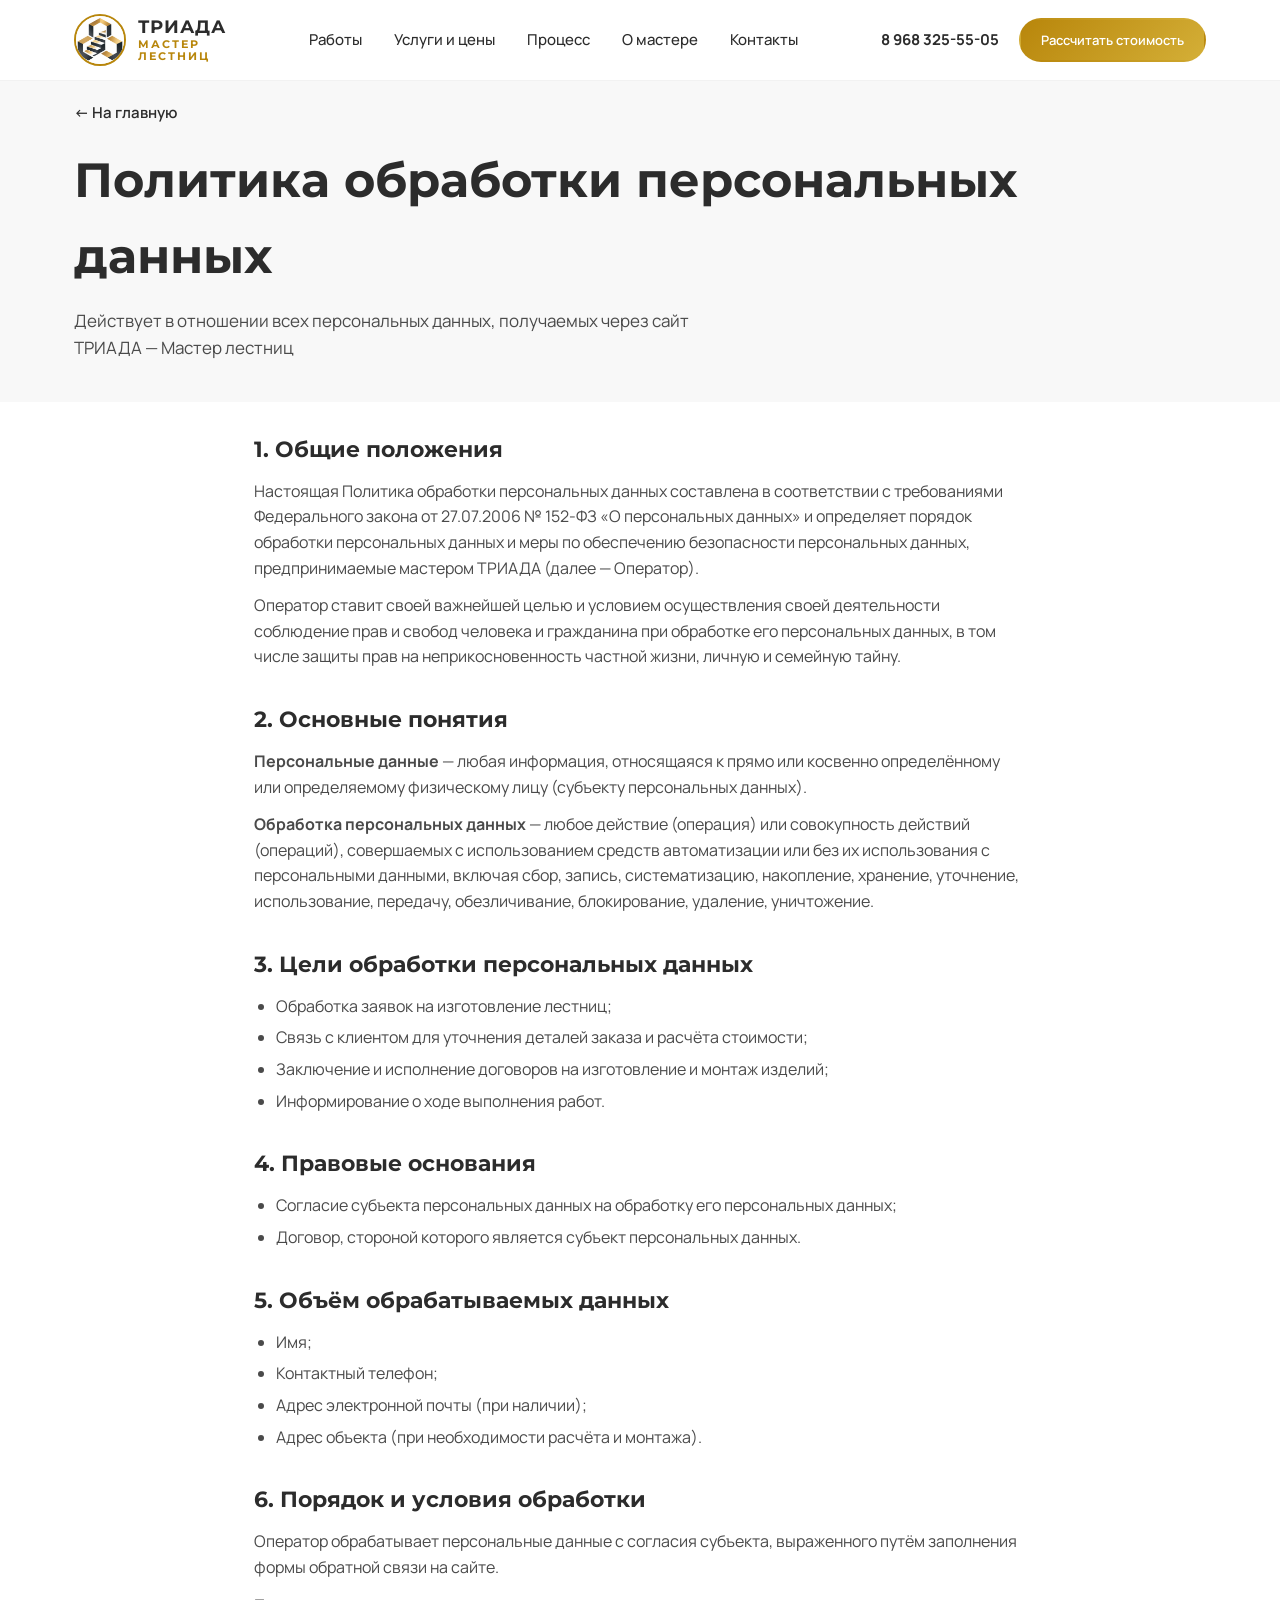
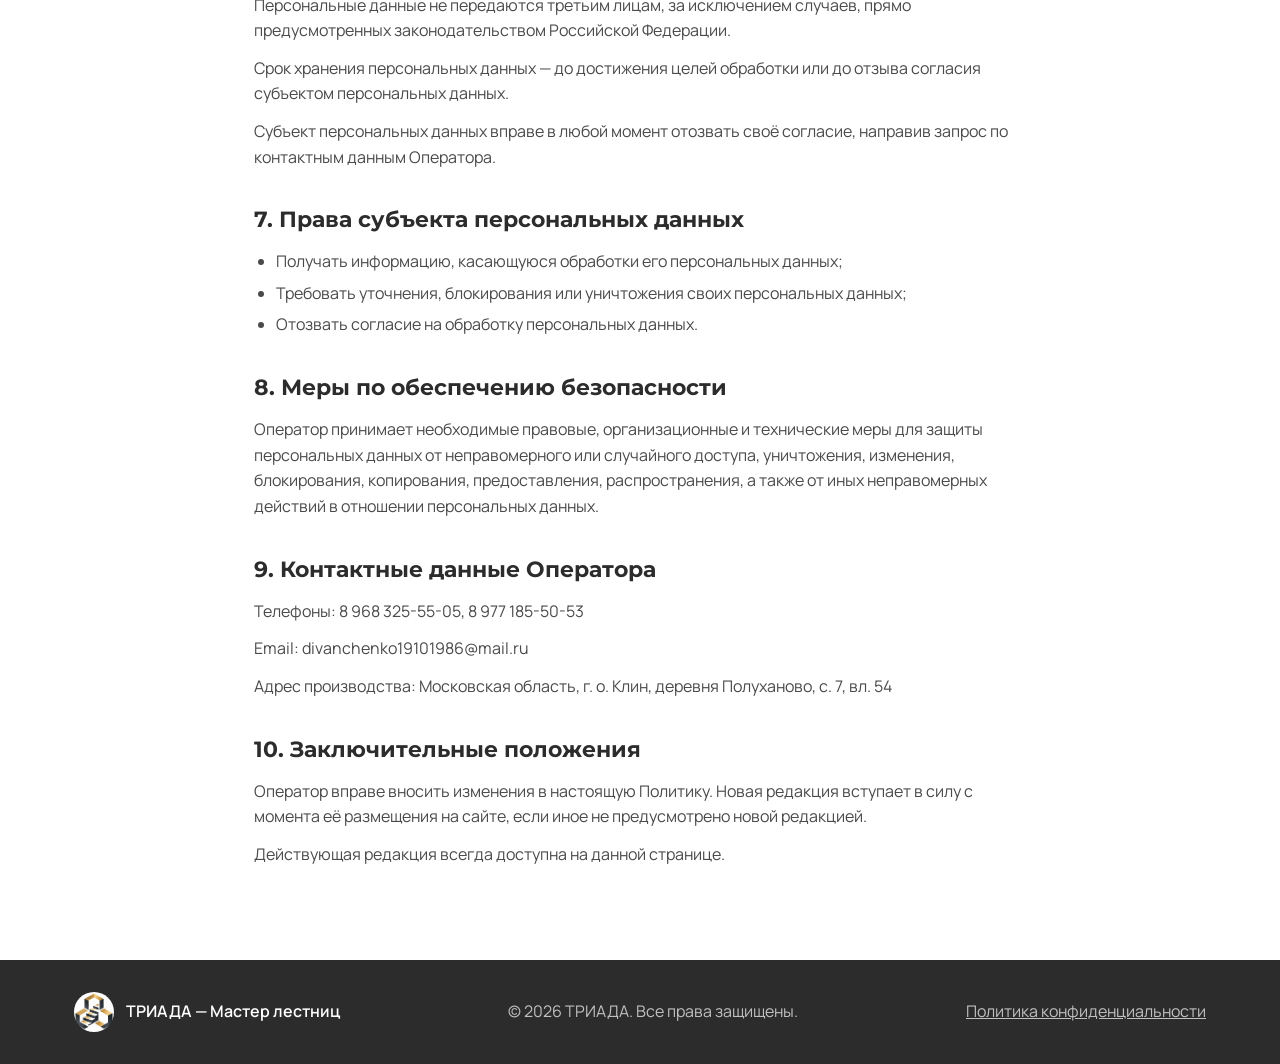
==== commit 7d8342a7: "3" ====
--- a/privacy/index.html
+++ b/privacy/index.html
@@ -1,6 +1,19 @@
 <!DOCTYPE html>
 <html lang="ru">
 <head>
+    <script type="text/javascript">
+        (function (m, e, t, r, i, k, a) {
+            m[i] = m[i] || function () {(m[i].a = m[i].a || []).push(arguments)};
+            m[i].l = 1 * new Date();
+            for (var j = 0; j < document.scripts.length; j++) {if (document.scripts[j].src === r) {return;} }
+            k = e.createElement(t), a = e.getElementsByTagName(t)[0], k.async = 1, k.src = r, a.parentNode.insertBefore(k, a)
+        })(window, document, 'script', 'https://mc.yandex.ru/metrika/tag.js?id=113959360', 'ym');
+
+        ym(113959360, 'init', {ssr: true, webvisor: true, clickmap: true, ecommerce: "dataLayer", referrer: document.referrer, url: location.href, accurateTrackBounce: true, trackLinks: true});
+    </script>
+    <noscript>
+        <div><img src="https://mc.yandex.ru/watch/113959360" style="position:absolute; left:-9999px;" alt="" /></div>
+    </noscript>
     <meta charset="UTF-8">
     <meta name="viewport" content="width=device-width, initial-scale=1.0">
     <title>Политика обработки персональных данных — ТРИАДА</title>
@@ -76,7 +89,7 @@
 
             <h2>2. Основные понятия</h2>
             <p><strong>Персональные данные</strong> — любая информация, относящаяся к прямо или косвенно определённому или определяемому физическому лицу (субъекту персональных данных).</p>
-            <p><strong>Обработка персональных данных</strong> — любое действие (операция) или совокупность действий (операций), совершаемых с использованием средств автоматизации или без их использования с персональными данными, включая сбор, запись, систематизацию, накопление, хранение, уточнение, использование, передачу,обезличивание, блокирование, удаление, уничтожение.</p>
+            <p><strong>Обработка персональных данных</strong> — любое действие (операция) или совокупность действий (операций), совершаемых с использованием средств автоматизации или без их использования с персональными данными, включая сбор, запись, систематизацию, накопление, хранение, уточнение, использование, передачу, обезличивание, блокирование, удаление, уничтожение.</p>
 
             <h2>3. Цели обработки персональных данных</h2>
             <ul>
--- a/css/style.css
+++ b/css/style.css
@@ -102,6 +102,21 @@
 .btn--small {
     padding: 10px 20px;
     font-size: 13px;
+}
+
+.btn:disabled,
+.btn[disabled] {
+    opacity: 0.7;
+    cursor: not-allowed;
+    transform: none;
+    box-shadow: none;
+}
+
+.btn:disabled:hover,
+.btn[disabled]:hover {
+    filter: none;
+    transform: none;
+    box-shadow: none;
 }
 
 .header {
@@ -818,20 +833,6 @@
     text-align: center;
 }
 
-.form__message {
-    margin-top: 12px;
-    font-weight: 600;
-    text-align: center;
-}
-
-.form__message.success {
-    color: #2e7d32;
-}
-
-.form__message.error {
-    color: #c62828;
-}
-
 .map {
     border-radius: var(--radius);
     overflow: hidden;
@@ -968,6 +969,107 @@
 
 .lightbox__arrow--next {
     right: 20px;
+}
+
+.modal-overlay {
+    position: fixed;
+    inset: 0;
+    background: rgba(44, 44, 44, 0.6);
+    backdrop-filter: blur(4px);
+    display: flex;
+    align-items: center;
+    justify-content: center;
+    z-index: 3000;
+    opacity: 0;
+    visibility: hidden;
+    transition: opacity 0.3s ease, visibility 0s linear 0.3s;
+}
+
+.modal-overlay.active {
+    opacity: 1;
+    visibility: visible;
+    transition: opacity 0.3s ease, visibility 0s;
+}
+
+.modal {
+    background: var(--white);
+    border-radius: var(--radius);
+    box-shadow: 0 20px 50px rgba(0, 0, 0, 0.2);
+    padding: 40px;
+    max-width: 420px;
+    width: 90%;
+    text-align: center;
+    transform: scale(0.9);
+    transition: transform 0.3s ease;
+    position: relative;
+}
+
+.modal-overlay.active .modal {
+    transform: scale(1);
+}
+
+.modal__icon {
+    width: 64px;
+    height: 64px;
+    border-radius: 50%;
+    display: flex;
+    align-items: center;
+    justify-content: center;
+    margin: 0 auto 20px;
+    font-size: 32px;
+    font-weight: 700;
+    line-height: 1;
+}
+
+.modal__icon--success {
+    background: #e8f5e9;
+    color: #2e7d32;
+}
+
+.modal__icon--error {
+    background: #ffebee;
+    color: #c62828;
+}
+
+.modal__title {
+    font-family: 'Montserrat', sans-serif;
+    font-size: 22px;
+    font-weight: 700;
+    margin-bottom: 12px;
+    color: var(--graphite);
+}
+
+.modal__text {
+    font-size: 15px;
+    color: var(--graphite-light);
+    line-height: 1.6;
+}
+
+.modal__close {
+    position: absolute;
+    top: 16px;
+    right: 16px;
+    width: 36px;
+    height: 36px;
+    border-radius: 50%;
+    border: none;
+    background: transparent;
+    color: #aaa;
+    cursor: pointer;
+    display: flex;
+    align-items: center;
+    justify-content: center;
+    transition: background 0.2s ease, color 0.2s ease;
+}
+
+.modal__close:hover {
+    background: #f0f0f0;
+    color: var(--graphite);
+}
+
+.modal__close svg {
+    width: 20px;
+    height: 20px;
 }
 
 @media (max-width: 1200px) {
@@ -1221,6 +1323,10 @@
     .lightbox__arrow--next {
         right: 8px;
     }
+
+    .modal {
+        padding: 32px 24px;
+    }
 }
 
 @media (max-width: 480px) {
@@ -1249,4 +1355,16 @@
     .contact-block__link {
         font-size: 17px;
     }
+
+    .modal {
+        padding: 28px 20px;
+    }
+
+    .modal__title {
+        font-size: 20px;
+    }
+
+    .modal__text {
+        font-size: 14px;
+    }
 }
